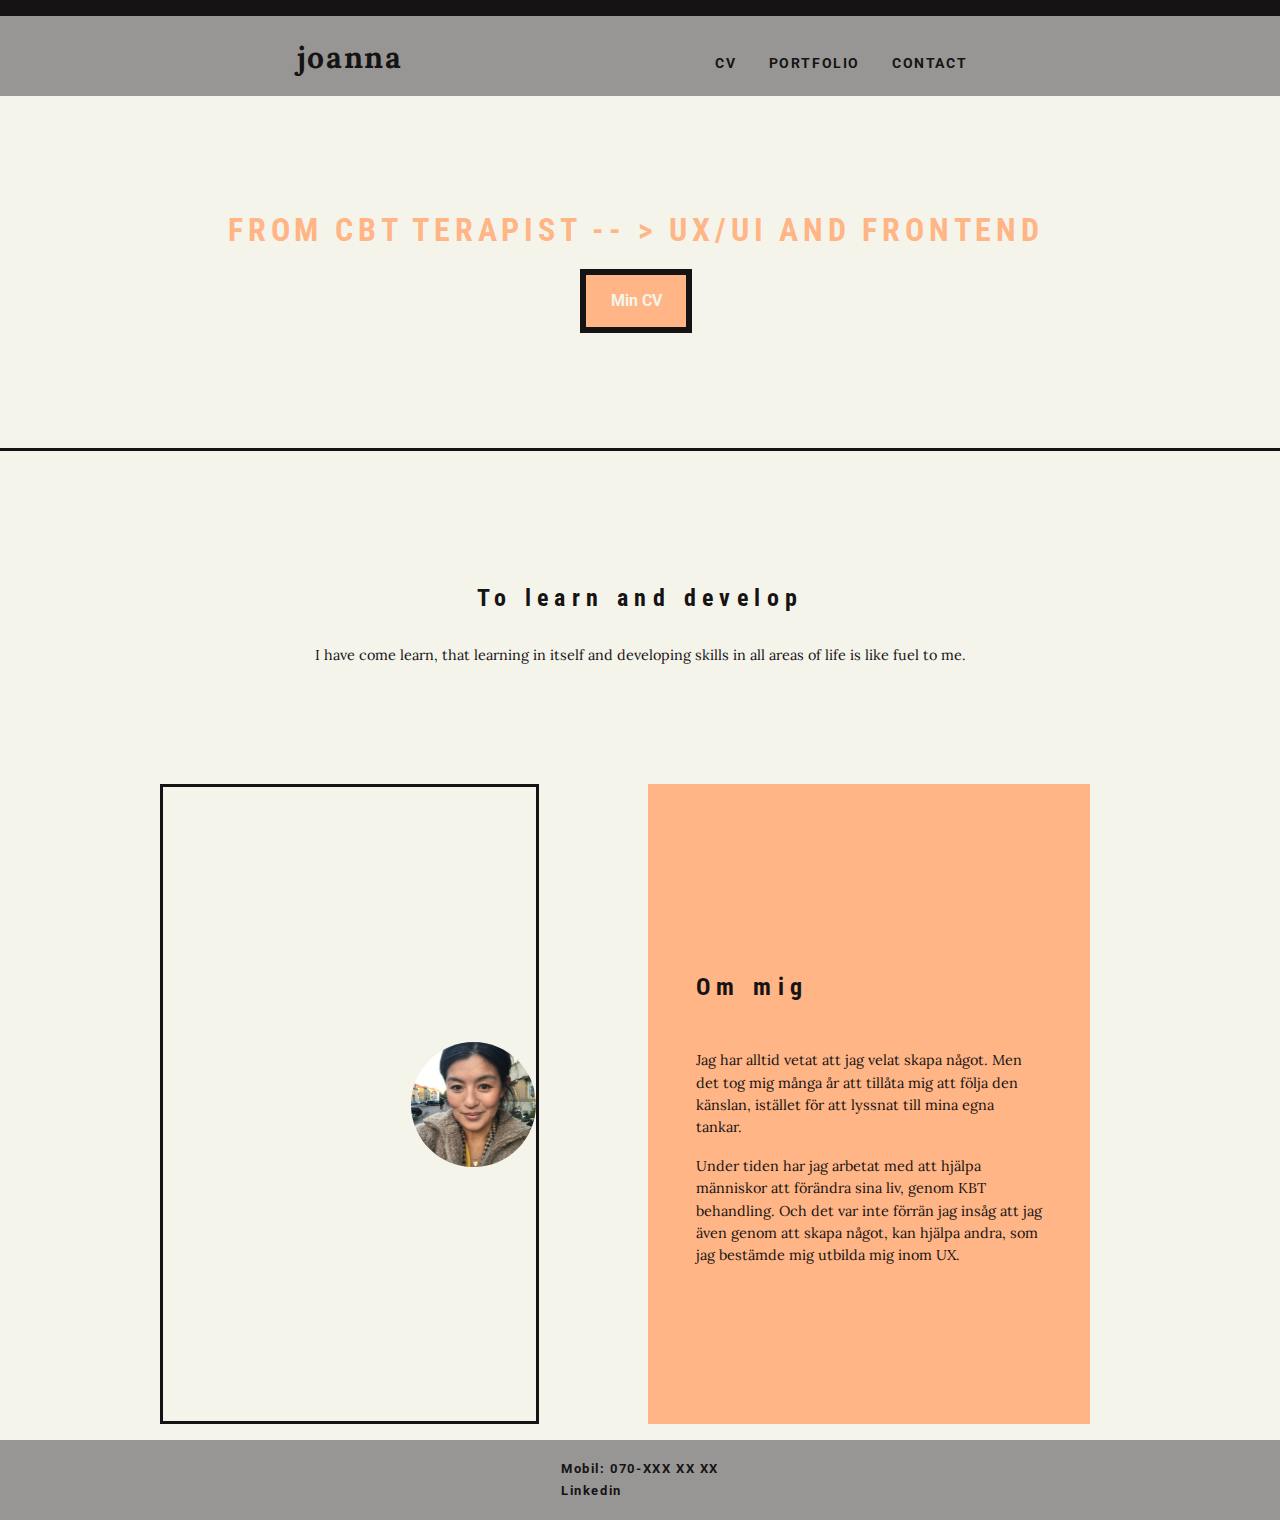
==== index.html @ 22635ab3 "Lagt upp" ====
<!DOCTYPE html>
<html lang="en">
<head>
    <meta charset="UTF-8">
    <meta http-equiv="X-UA-Compatible" content="IE=edge">
    <meta name="viewport" content="width=device-width, initial-scale=1.0">
    <link rel="stylesheet" href="style.css">
    <title>Joanna</title>
</head>
<body>    
    <div class="container">
        <div class="header">
            <nav>
                <a href="index.html" class="logo"><h3>Joanna</h3></a>
                    <ul>
                        <li><a href="cv.html">CV</a></li>
                        <li><a href="portfolio.html">Portfolio</a></li>
                        <li><a href="contact.html">Contact</a></li>
                    </ul>
            </nav>
        </div>
        <div class="hero">
            <div><h1>From cbt terapist -- > UX/UI and frontend</h1></div>
            <div><a href="cv.html" class="btn">Min CV</a></div>
        </div>
        <div class="values">
            <div><h2>To learn and develop</h2></div>
            <div><p>I have come learn, that learning in itself and developing skills in all areas of life is like fuel to me.</p></div>
        </div>
        
        <div class="image-joanna">
            <img class="image-me" src="images/foto.png" alt="image of Joanna">
        </div>
        <div class="about-me">
            <div>
                <h2>Om mig</h2>
            </div>
            <div>
                <p>Jag har alltid vetat att jag velat skapa något. Men det tog mig många år att tillåta mig att följa den känslan, istället för att lyssnat till mina egna tankar.</p>
                <p>Under tiden har jag arbetat med att hjälpa människor att förändra sina liv, genom KBT behandling. Och det var inte förrän jag insåg att jag även genom att skapa något, kan hjälpa andra, som jag bestämde mig utbilda mig inom UX.</p>
            </div>
        </div>
        <div class="footer">
                <ul>
                    <li>Mobil: 070-XXX XX XX</li>
                    <li><a href="https://www.linkedin.com/in/joannaolofsson/">Linkedin</a></li>
                </ul>
        </div>
    </div>
</body>
</html>
---- style.css ----
@import url('https://fonts.googleapis.com/css2?family=Roboto+Condensed&display=swap');
@import url('https://fonts.googleapis.com/css2?family=Roboto&display=swap');
@import url('https://fonts.googleapis.com/css2?family=Lora&display=swap');

:root {
    --black: #151314;
    --apricot: #ffb585; 
    --light: #f5f4eb;
    --gray: #989694;
}
* {
    box-sizing: border-box;
    margin: 0;
    padding: 0;
}

body {
    width: 100vw;
    background-color: #f5f4eb;
    color: var(--black);
}

h1 {
    font-family: 'Roboto Condensed', sans-serif;
    letter-spacing: 0.3rem;
    text-transform: uppercase;
}

h2 {
    font-family: 'Roboto Condensed', sans-serif;
    letter-spacing: 0.4rem;
    padding: 2rem 0;
}

h3 {
    font-family: 'Lora', sans-serif;
    letter-spacing: 0.1rem;
    padding: 1rem 0;
}

p {
    font-family: 'Lora', sans-serif;
    font-size: 0.9rem;
    line-height: 1.4rem;
}

li {
    font-family: 'Roboto', sans-serif;
    font-size: 0.9rem;
    letter-spacing: 0.1rem;
    line-height: 1.4rem;
    list-style: none;
}

a {
    font-family: 'Roboto', sans-serif;
    text-decoration: none;
    color: var(--black);
}

.container {
    width: 100vw;
    height: 30rem;
    display: grid;
    grid-template-columns: 1fr;
    grid-template-rows: repeat(5, 1fr);
    gap: 0.2rem;
    grid-template-areas: 
    "header"
    "hero"
    "values"
    "image-joanna"
    "about-me"
    "footer";
}
    
.header {
    width: 100vw;
    background-color: var(--gray); 
    height: 15rem;
    grid-area: header;
    display: flex;
    justify-content: center;
    align-items: center;
    border-top: 1rem solid #151314;
}

.hero {
    grid-area: hero;
    background-color: var(--light);
    color: var(--apricot);
    height: 20rem;
    display: flex;
    flex-direction: column;
    justify-content: center;
    align-items: center;
    text-align: center;
    padding-right: 1.7rem;
    padding-left: 1.2rem;
}

.btn {
    width: 7rem;
    height: 4rem;
    background-color: var(--apricot);
    color: var(--light);
    padding: 1rem;
    font-weight: bold;
    display: flex;
    justify-content: center;
    border: 6px solid var(--black);
    margin-top: 1.2rem;
}

nav {
    width: 100vw;
    height: 10rem;
    display: flex;
    flex-direction: column;
    justify-content: center;
    align-items: center;
}

.logo {
    font-size: 1.6rem;
    padding-top: 0.6rem;
    text-transform: lowercase;
    margin-bottom: 0.5rem;
}

nav ul {
    padding-top: 1rem;
    text-align: center;
    display: flex;
    flex-direction: column;
}

nav li {
    padding: 0 1rem;
    list-style: none;
}

nav a {
    text-transform: uppercase;
    font-weight: bold;
    color: var(--black);
    font-size: 0.9rem;
}

nav a:hover {
    color: var(--light);
    transition: 0.3s;
}

nav a:active {
    color: var(--apricot);
    text-decoration:underline;
}

.values {
    grid-area: values;
    background-color: var(--light);
    font-family: 'Roboto Condensed', sans-serif;
    color: var(--black);
    display: flex;
    flex-direction: column;
    justify-content: center;
    align-items: center;
    border-top: 3px solid var(--black);
    height: 20rem;
    text-align: center;
    padding: 0 3rem;
}

.image-joanna {
    grid-area: image-joanna;
    background-color: var(--black);
    height: 10rem;
    display: flex;
    justify-content: center;
    align-items: center;
    border: 3px solid var(--black);
}

.about-me {
    grid-area: about-me;
    background-color: var(--light);
    height: 35rem;
    display: flex;
    flex-direction: column;
    justify-content: center;
    align-items: center;
    padding: 0 2rem;
}

.about-me p {
    margin-top: 1rem;
}

.footer {
    grid-area: footer;
    background-color: var(--gray);
    width: 100%;
    height: 5rem;
    display: flex;
    flex-direction: column;
    justify-content: center;
    align-items: center;
}

.footer li {
    color: var(--black);
    list-style: none;
    font-size: 0.8rem;
    font-weight: bold;
}

.footer a {
    text-decoration: none;
    color: var(--black);
    font-size: 0.8rem;
    font-weight: bold;
}

.container-cv {
    width: 100vw;
    height: 90rem;
    display: grid;
    grid-template-columns: 1fr;
    grid-template-rows: repeat(7, 1fr);
    gap: 1rem;
    grid-template-areas: 
    "header"
    "hero"
    "edu"
    "exp"
    "skills"
    "tools"
    "footer";
}

.edu {
    grid-area: edu;
    background-color: var(--light);
    height: 50rem;
    display: flex;
    flex-direction: column;
    justify-content: flex-start;
    align-items: flex-start;
    border: 3px solid var(--black);
    border-radius: .5rem;
    padding: 0 2rem;
    margin: 0 2rem;
}

.exp {
    grid-area: exp;
    height: 50rem;
    display: flex;
    flex-direction: column;
    justify-content: flex-start;
    align-items: flex-start;
    border: 3px solid var(--black);
    border-radius: 0.5rem;
    padding: 0.1rem 2rem;
    margin: 0.1rem 2rem;
}

.skills {
    grid-area: skills;
    background-color: var(--light);
    height: 20rem;
    display: flex;
    flex-direction: column;
    justify-content: center;
    align-items: flex-start;
    border: 3px solid var(--black);
    border-radius: .5rem;
    padding: 0 2rem;
    margin: 0 2rem;
}

.tools {
    grid-area: tools;
    background-color: var(--light);
    height: 20rem;
    display: flex;
    flex-direction: column;
    justify-content: center;
    align-items: flex-start;
    border: 3px solid var(--black);
    border-radius: .5rem;
    padding: 0 2rem;
    margin: 0 2rem;
}

.container-port {
    width: 100vw;
    height: 140rem;
    display: grid;
    grid-template-columns: 20% 1fr;
    grid-template-rows: repeat(9, 1fr);
    grid-template-areas: 
    "header header"
    "hero hero"
    "space1 image1"
    "space1 project1"
    "space1 image2"
    "space1 project2"
    "space1 image3"
    "space1 project3"
    "footer footer";
}

.space1 {
    background-color: var(--apricot);
    grid-area: space1;
    grid-row-start: 3;
    grid-row-end: 10;
    grid-column-start: 1;
    grid-column-end: 2;
}

.image1 {
    grid-area: image1;
    grid-row-start: 3;
    grid-row-end: 4;
    grid-column-start: 2;
    grid-column-end: 3;
    display: block;
    min-width: 50%;
    max-width: 70%;
}

.project1 {
width: 70%;
height: 20rem;
grid-area: project1;
grid-row-start: 4;
grid-row-end: 5;
grid-column-start: 2;
grid-column-end: 3;
display: flex;
flex-direction: column;
justify-content: space-evenly;
align-items: center;
border: 6px solid var(--black);
padding: 0 0.5rem;
}

.image2 {
grid-area: image2;
grid-row-start: 5;
grid-row-end: 6;
grid-column-start: 2;
grid-column-end: 3;
min-width: 50%;
max-width: 70%;
}

.project2 {
width: 70%;
height: 15rem;
grid-area: project2;
grid-row-start: 6;
grid-row-end: 7;
grid-column-start: 2;
grid-column-end: 3;
display: flex;
flex-direction: column;
justify-content: space-evenly;
align-items: center;
border: 6px solid var(--black);
padding: 0 0.5rem;
}

.image3 {
    grid-area: image3;
    grid-row-start: 7;
    grid-row-end: 8;
    grid-column-start: 2;
    grid-column-end: 3;
    min-width: 50%;
    max-width: 70%;
}

.project3 {
width: 70%;
height: 15rem;
grid-area: project3;
grid-row-start: 8;
grid-row-end: 9;
grid-column-start: 2;
grid-column-end: 3;
display: flex;
flex-direction: column;
justify-content: space-evenly;
align-items: center;
border: 6px solid var(--black);
padding: 0 0.5rem;
}

.btn-project {
    background-color: var(--apricot);
    border: 6px solid var(--black);
    padding: 0.7rem 1.8rem;
}

.container-contact {
    width: 100vw;
    height: 40rem;
    display: grid;
    grid-template-columns: 1fr;
    grid-template-rows: 1fr 1fr 1fr;
    gap: 1rem;
    grid-template-areas: 
    "header"
    "contact-me"
    "footer";
}

.contact-form {
    background-color: var(--apricot);
    width: 17rem;
    height: 35rem;
    display: flex;
    flex-direction: column;
    justify-content: center;
    align-items: center;
    border-radius: 15px;
    padding-bottom: 30px;
    margin-top: 30px;
    margin-left: 1.2rem;
    box-shadow: 0px 10px 10px 0px rgba(125, 104, 104, 0.8);
}

.side {
    display: none;
}

input {
    border: 0px solid;
}

#textarea {
    border: 0px solid;
}

.btn-send {
    background-color: var(--light);
    width: 6rem;
    height: 2.5rem;
    color: var(--black);
    padding: 0.8rem 1.3rem;
    margin-top: 50px;
    text-decoration: none;
    font-family: 'Roboto', sans-serif;
    text-transform: uppercase;
    font-weight: bold;
    font-size: 14px;
    border-radius: 5%;    
}

#yourname {
    background-color: var(--light);
    padding: 20px;
    font-family: 'Lora', sans-serif;
    border-radius: 10px;
    font-weight: bold;
}

#email {
    background-color: var(--light);
    padding: 20px;
    font-family: 'Lora', sans-serif;
    border-radius: 10px;
    font-weight: bold;
}

#textarea {
    width: 13rem;
    height: 150px;
    padding: 20px;
    background-color: var(--light);
    font-family: 'Lora', sans-serif;
    border-radius: 10px;
    font-weight: bold;
}


.thanks {
    background-color: var(--apricot);
    font-family: 'Roboto Condensed', sans-serif;
    border: 6px solid var(--black);
    display: flex;
    justify-content: center;
    align-items: center;
}
    
@media only screen and (min-width: 480px) 
and (max-width: 767px) {

.container-contact {
    width: 100vw;
    height: 80rem;
    display: grid;
    grid-template-columns: 1fr auto 1fr;
    grid-template-rows: 1fr auto 1fr;
    gap: 1rem;
    grid-template-areas: 
    "header header header"
    "side contact-me side"
    "footer footer footer";
}

.contact-form {
    background-color: var(--apricot);
    width: 55%;
    height: 35rem;
    display: flex;
    flex-direction: column;
    justify-content: center;
    align-items: center;
    border-radius: 15px;
    padding-bottom: 30px;
    margin-top: 30px;
    box-shadow: 0px 10px 10px 0px rgba(125, 104, 104, 0.8);
}

.side {
        background-color: var(--light);
        width: 20%;
        height: 30rem;
        border: 3px solid var(--black);
}

.contact-me {
    background-color: var(--light);
    width: 100vw;
    height: 35rem;
    display: flex;
    flex-direction: row;
    justify-content: center;
    align-items: center;
}

input {
    border: 0px solid;
}

#textarea {
    border: 0px solid;
}

.btn-send {
    background-color: var(--light);
    width: 6rem;
    height: 2.5rem;
    color: var(--black);
    padding: 0.8rem 1.3rem;
    margin-top: 50px;
    text-decoration: none;
    font-family: 'Roboto', sans-serif;
    text-transform: uppercase;
    font-weight: bold;
    font-size: 14px;
    border-radius: 5%;    
}

#yourname {
    background-color: var(--light);
    padding: 20px;
    font-family: 'Lora', sans-serif;
    border-radius: 10px;
    font-weight: bold;
}

#email {
    background-color: var(--light);
    padding: 20px;
    font-family: 'Lora', sans-serif;
    border-radius: 10px;
    font-weight: bold;
}

#textarea {
    width: 13rem;
    height: 150px;
    padding: 20px;
    background-color: var(--light);
    font-family: 'Lora', sans-serif;
    border-radius: 10px;
    font-weight: bold;
}
}

@media only screen and (min-width: 768px) 
 {

    .header {
        width: 100vw;
        height: 6rem;
        grid-area: header;
    }

    /*Navigeringen för desktop* - gått igenom*/
    nav {
        width: 100%;
        height: 6rem;
        display: flex;
        flex-direction: row;
        justify-content: space-evenly;
        align-items: center;
    }
    
    nav ul {
        padding-top: 1rem;
        text-align: center;
        display: flex;
        flex-direction: row;
    }

    nav li {
        padding: 0 1rem;
        list-style: none;
    }

    /* Container för framsida, liten desktop*/

    /*Containern för framsidan*/
    .container {
        width: 100%;
        height: 80rem;
        display: grid;
        grid-template-columns: 1fr 1fr;
        grid-template-rows: 1fr repeat(4, 1fr);
        gap: 1rem;
        grid-template-areas: 
        "header header"
        "hero hero"
        "values values"
        "image-joanna about-me"
        "footer footer";
    }

    .image-joanna {
        grid-area: image-joanna;
        background-color: var(--light);
        height: 40rem;
        min-width: 40%;
        max-width: 60%;
        display: flex;
        flex-direction: column;
        justify-content: center;
        align-items: flex-end;
        margin-left: 10rem;
    }
    
    .about-me {
        grid-area: about-me;
        background-color: var(--apricot);
        height: 40rem;
        min-width: 30%;
        max-width: 70%;
        display: flex;
        flex-direction: column;
        justify-content: center;
        align-items: flex-start;
        padding: 0 3rem;
    }

    /* CV för liten desktop */
    .container-cv {
        min-width: 80%;
        max-width: 90%;
        height: 80rem;
        display: grid;
        grid-template-columns: 1fr 1fr;
        grid-template-rows: 1fr repeat(4, 1fr);
        gap: 1rem;
        grid-template-areas: 
        "header header"
        "hero hero"
        "edu exp"
        "skills tools"
        "footer footer";
    }
    
    .edu {
        min-width: 80%;
        max-width: 90%;
        height: 60rem;
        display: flex;
        flex-direction: column;
        justify-content: flex-start;
        align-items: flex-start;
        padding: 1rem 2rem;
    }
    
    .exp {
        min-width: 80%;
        max-width: 90%;
        height: 60rem;
        display: flex;
        flex-direction: column;
        justify-content: flex-start;
        align-items: flex-start;
        padding: 1rem 2rem;
    }
    
    .skills {
        min-width: 80%;
        max-width: 90%;
        height: 17rem;
        display: flex;
        flex-direction: column;
        justify-content: flex-start;
        align-items: center;
        padding: 1rem 2rem;
    }

    .tools {
        min-width: 80%;
        max-width: 90%;
        height: 17rem;
        display: flex;
        flex-direction: column;
        justify-content: flex-start;
        align-items: center;
        padding: 1rem 2rem;
    }
    .container-contact {
        width: 100vw;
        height: 40rem;
        display: grid;
        grid-template-columns: 1fr 1fr 1fr;
        grid-template-rows: 1fr 1fr 1fr;
        /*gap: 1rem;*/
        grid-template-areas: 
        "header header header"
        "side contact-me side"
        "footer footer footer";
    }

    .side {
        background-color: var(--light);
        width: 10%;
        height: 30rem;
        border: 3px solid var(--black);
    }
    
    .contact-me {
        background-color: var(--light);
        width: 100vw;
        height: 40rem;
        display: flex;
        flex-direction: row;
        justify-content: center;
        align-items: center;
    }
    
    .contact-form {
        background-color: var(--apricot);
        width: 45%;
        height: 35rem;
        display: flex;
        flex-direction: column;
        justify-content: center;
        align-items: center;
        border-radius: 15px;
        padding-bottom: 30px;
        margin-top: 50px;
        margin-left: 0.1rem;
        box-shadow: 0px 10px 10px 0px rgba(125, 104, 104, 0.8);
    }
    
    input {
        border: 0px solid;
    }
    
    #textarea {
        border: 0px solid;
    }
    
    .btn-send {
        background-color: var(--light);
        width: 6rem;
        height: 2.5rem;
        color: var(--black);
        padding: 0.8rem 1.3rem;
        margin-top: 50px;
        text-decoration: none;
        font-family: 'Roboto', sans-serif;
        text-transform: uppercase;
        font-weight: bold;
        font-size: 14px;
        border-radius: 5%;    
    }
    
    #yourname {
        background-color: var(--light);
        padding: 20px;
        font-family: 'Lora', sans-serif;
        border-radius: 10px;
        font-weight: bold;
    }
    
    #email {
        background-color: var(--light);
        padding: 20px;
        font-family: 'Lora', sans-serif;
        border-radius: 10px;
        font-weight: bold;
    }
    
    #textarea {
        width: 13rem;
        height: 150px;
        padding: 20px;
        background-color: var(--light);
        font-family: 'Lora', sans-serif;
        border-radius: 10px;
        font-weight: bold;
    }

}
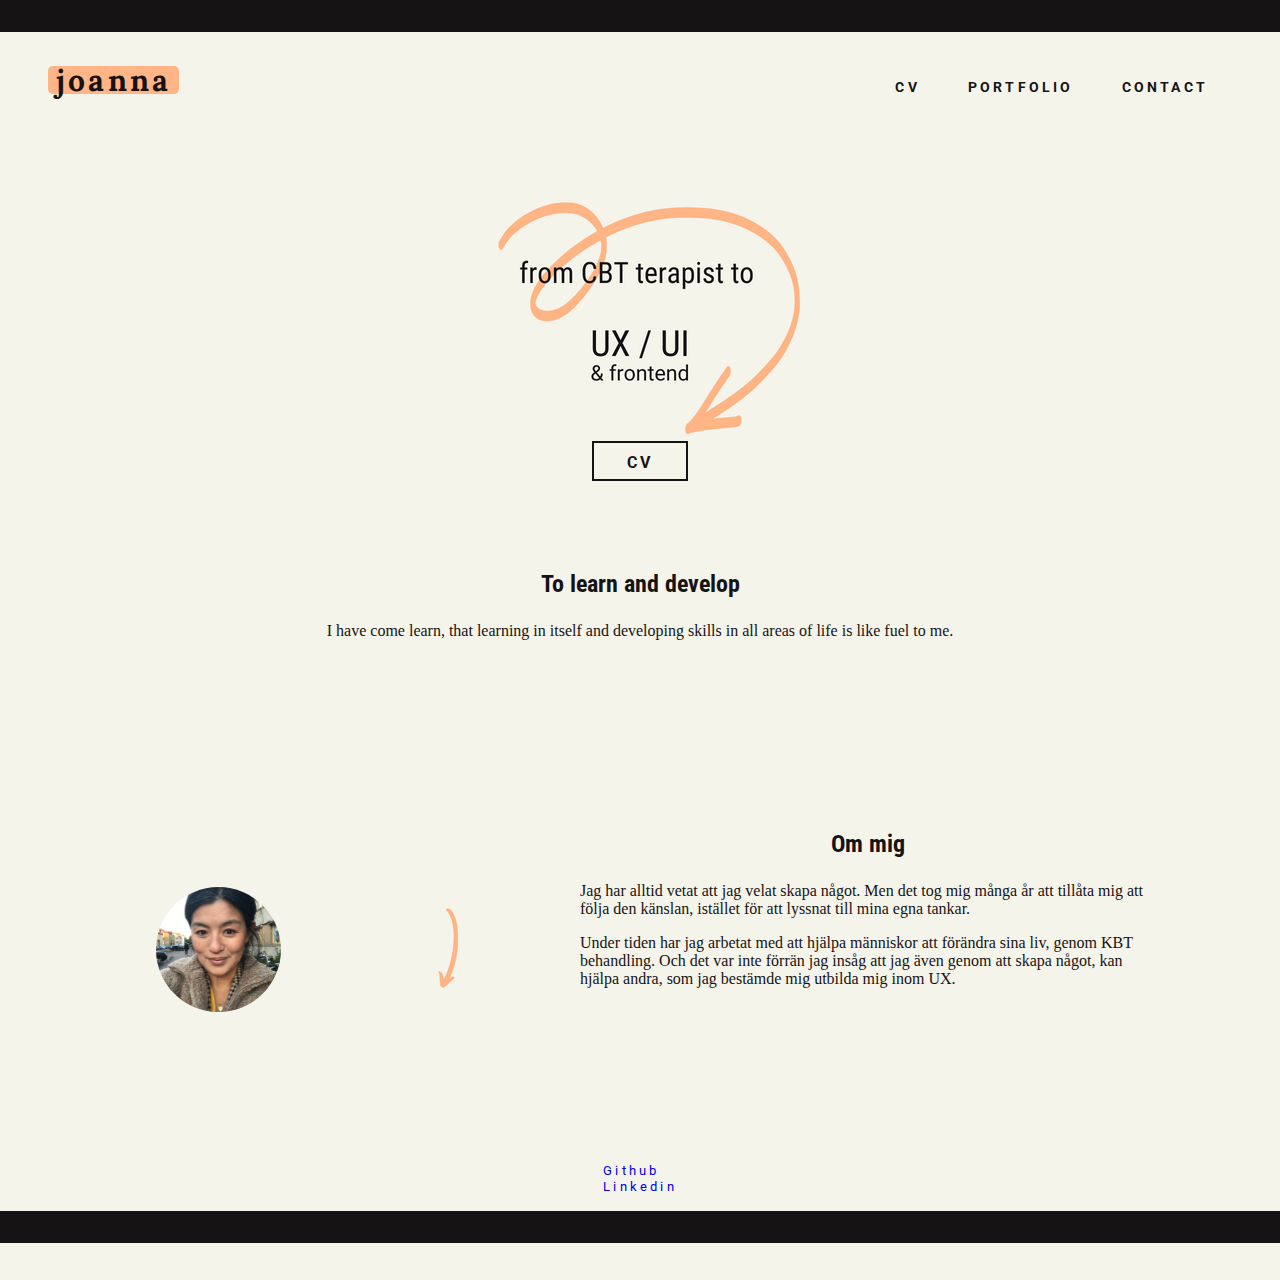
==== commit f89a84ed: "20221103" ====
--- a/index.html
+++ b/index.html
@@ -4,14 +4,14 @@
     <meta charset="UTF-8">
     <meta http-equiv="X-UA-Compatible" content="IE=edge">
     <meta name="viewport" content="width=device-width, initial-scale=1.0">
-    <link rel="stylesheet" href="style.css">
-    <title>Joanna</title>
+    <link rel="stylesheet" href="src/style.css">
+    <title>Document</title>
 </head>
-<body>    
+<body>
     <div class="container">
         <div class="header">
             <nav>
-                <a href="index.html" class="logo"><h3>Joanna</h3></a>
+                <a class="active" href="index.html" id="logo"><h3>Joanna</h3></a>
                     <ul>
                         <li><a href="cv.html">CV</a></li>
                         <li><a href="portfolio.html">Portfolio</a></li>
@@ -19,19 +19,29 @@
                     </ul>
             </nav>
         </div>
+
+    <section><!--Här skall min hero vara, med en bild av UX/UI på ena sidan och text och en knapp på andra-->
+        
         <div class="hero">
-            <div><h1>From cbt terapist -- > UX/UI and frontend</h1></div>
-            <div><a href="cv.html" class="btn">Min CV</a></div>
+            <div><img class="hero-image" src="images/hero-image.png" alt="image of an arrow"></div>
+            <div><a href="cv.html" id="hero-btn">CV</a></div>
         </div>
-        <div class="values">
-            <div><h2>To learn and develop</h2></div>
-            <div><p>I have come learn, that learning in itself and developing skills in all areas of life is like fuel to me.</p></div>
-        </div>
+    
+    </section>
+    
+    <div class="values">
+        <div><h2>To learn and develop</h2></div>
+        <div><p>I have come learn, that learning in itself and developing skills in all areas of life is like fuel to me.</p></div>
+    </div>
+
+    <section class="about-me">
         
-        <div class="image-joanna">
+        <div class="image-me">
             <img class="image-me" src="images/foto.png" alt="image of Joanna">
         </div>
-        <div class="about-me">
+        <div><img class="arrow2" src="images/arrow2.png"></div>
+        <div><img class="arrow3" src="images/arrow3.png"></div>
+        <div class="text-me">
             <div>
                 <h2>Om mig</h2>
             </div>
@@ -40,12 +50,14 @@
                 <p>Under tiden har jag arbetat med att hjälpa människor att förändra sina liv, genom KBT behandling. Och det var inte förrän jag insåg att jag även genom att skapa något, kan hjälpa andra, som jag bestämde mig utbilda mig inom UX.</p>
             </div>
         </div>
-        <div class="footer">
-                <ul>
-                    <li>Mobil: 070-XXX XX XX</li>
-                    <li><a href="https://www.linkedin.com/in/joannaolofsson/">Linkedin</a></li>
-                </ul>
-        </div>
+    </section>
+
+    <div class="footer">
+        <ul>
+            <li><a href="https://gist.github.com/jojjosthlm">Github</a></li>
+            <li><a href="https://www.linkedin.com/in/joannaolofsson/">Linkedin</a></li>
+        </ul>
     </div>
+</div>
 </body>
 </html>--- a/src/style.css
+++ b/src/style.css
@@ -0,0 +1,935 @@
+@import url('https://fonts.googleapis.com/css2?family=Roboto+Condensed&display=swap');
+@import url('https://fonts.googleapis.com/css2?family=Roboto&display=swap');
+@import url('https://fonts.googleapis.com/css2?family=Lora&display=swap');
+
+:root {
+    --black: #151314;
+    --apricot: #ffb585; 
+    --light: #f5f4eb;
+    --gray: #989694;
+}
+* {
+    box-sizing: border-box;
+    margin: 0;
+    padding: 0;
+}
+
+body {
+    width: 100vw;
+    background-color: var(--light);
+    color: var(--black);
+}
+
+h1 {
+    font-family: 'Roboto Condensed', sans-serif;
+    letter-spacing: 0.2rem;
+    text-transform: uppercase;
+}
+
+h2 {
+    font-family: 'Roboto Condensed', sans-serif;
+    margin: 0 0 0.5rem 0;
+}
+
+h3 {
+    font-family: 'Lora', sans-serif;
+}
+
+a {
+    font-family: 'Roboto', sans-serif;
+    text-decoration: none;
+    letter-spacing: .2rem;
+}
+
+.container {
+    width: 100vw;
+    height: 35rem;
+    display: grid;
+    grid-template-columns: 1fr;
+    grid-template-rows: repeat(7, 1fr);
+    grid-template-areas: 
+    "header"
+    "hero"
+    "values"
+    "popup"
+    "image-me"
+    "text-me"
+    "footer"
+}
+
+.header {
+    grid-area: header;
+    width: 100vw;
+    height: 13rem;
+    border-top: 2rem solid var(--black);
+}
+
+/*Navigationen för en mobil*/
+
+nav {
+    width: 100vw;
+    height: 10rem;
+    display: flex;
+    flex-direction: column;
+    justify-content: flex-end;
+    align-items: center;
+}
+
+#logo {
+    font-size: 1.6rem;
+    text-transform: lowercase;
+    font-family: 'Lora', sans-serif;
+    color: var(--black);
+}
+
+nav ul {
+    padding-top: 1rem;
+    display: flex;
+    flex-direction: column;
+    justify-content: center;
+}
+
+nav li {
+    list-style: none;
+    text-align: center;
+}
+
+nav a {
+    font-weight: bold;
+    font-size: 0.9rem;
+    text-transform: uppercase;
+    color: var(--black);
+    line-height: 1.5rem;
+}
+
+nav a:hover {
+    background-color: var(--gray); /*Ev ändra hoverfärg*/
+    letter-spacing: 0.5rem;
+    transition: 0.3s;
+    padding: 0.1rem 0.5rem;
+}
+
+nav a:is(:link, :active, :visited).active { 
+    color: var(--black);
+    background-color: var(--apricot);
+    padding: 0.1rem 0.5rem;
+    border-radius: 0.3rem;
+}
+
+/* Min hero */
+
+.hero {
+    grid-area: hero;
+    width: 100vw;
+    height: 22rem;
+    display: flex;
+    flex-direction: column;
+    justify-content: center;
+    align-items: center;
+}
+
+#hero-btn {
+    width: 6rem;
+    height: 2.5rem;
+    background-color: var(--light);
+    color: var(--black);
+    padding-top: 0.2rem;
+    font-weight: bold;
+    display: flex;
+    justify-content: center;
+    align-items: center;
+    border: 2px solid var(--black);
+}
+
+.hero-image {
+    max-width: 100%;
+}
+
+/* Värden */
+
+.values {
+    grid-area: values;
+    width: 100vw;
+    height: 15rem;
+    display: flex;
+    flex-direction: column;
+    justify-content: center;
+    align-items: center;
+    text-align: center;
+    padding: 0 2rem;
+}
+
+.values p {
+    
+    margin-top: 1rem;
+}
+
+/* Pop up rutan */
+.popup {
+    grid-area: popup;
+    width: 100vw;
+    height: 10rem;
+    display: flex;
+    justify-content: center;
+    align-items: flex-start;
+}
+
+.trigger {
+    padding: .7rem 1rem;
+    background-color: var(--light);
+    border: 3px solid var(--black);
+    text-transform: uppercase;
+    font-weight: bold;
+}
+
+  /* Om mig sektionen */ 
+
+.arrow2{
+    display: none;
+}
+.about-me {
+    width: 100vw;
+    height: 30%;
+    display: flex;
+    flex-direction: column;
+    justify-content: center;
+    align-items: center;
+}
+
+.image-me {
+    grid-area: image-me;
+    max-width: 100%;
+    max-height: 100%;
+    display: inline-block;
+    padding: 0 2rem;
+}
+
+.text-me {
+    grid-area: text-me;
+    height: 30%;
+    display: inline-block;
+    padding: 0 2rem;
+}
+
+.text-me p {
+    margin-top: 1rem;
+}
+
+/*footer*/
+
+.footer {
+    grid-area: footer;
+    background-color: var(gray);
+    width: 100vw;
+    height: 6rem;
+    display: flex;
+    flex-direction: column;
+    justify-content: center;
+    align-items: center;
+    border-bottom: 2rem solid var(--black);
+}
+
+.footer li {
+    list-style: none;
+    font-size: 0.8rem;
+}
+
+.footer a {
+    font-size: 0.8rem;
+}
+
+.container-cv {
+    width: 100vw;
+    height: 80rem;
+    display: grid;
+    grid-template-columns: 1fr;
+    grid-template-rows: repeat(7, 1fr);
+    gap: 1rem;
+    grid-template-areas: 
+    "header"
+    "hero"
+    "edu"
+    "exp"
+    "skills"
+    "tools"
+    "footer";
+}
+
+.edu {
+    grid-area: edu;
+    background-color: var(--light);
+    height: 40rem;
+    display: flex;
+    flex-direction: column;
+    justify-content: flex-start;
+    align-items: flex-start;
+    border: 3px solid var(--black);
+    border-radius: .3rem;
+    padding: 0 2rem;
+    margin: 0 2rem;
+}
+
+.exp {
+    grid-area: exp;
+    height: 40rem;
+    display: flex;
+    flex-direction: column;
+    justify-content: flex-start;
+    align-items: flex-start;
+    border: 3px solid var(--black);
+    border-radius: 0.3rem;
+    padding: 0.1rem 2rem;
+    margin: 0.1rem 2rem;
+}
+
+.skills {
+    grid-area: skills;
+    background-color: var(--light);
+    height: 10rem;
+    display: flex;
+    flex-direction: column;
+    justify-content: center;
+    align-items: center;
+    border: 3px solid var(--black);
+    border-radius: .3rem;
+    padding: 0 2rem;
+    margin: 0 2rem;
+}
+
+.tools {
+    grid-area: tools;
+    background-color: var(--light);
+    height: 10rem;
+    display: flex;
+    flex-direction: column;
+    justify-content: center;
+    align-items: center;
+    border: 3px solid var(--black);
+    border-radius: .3rem;
+    padding: 0 2rem;
+    margin: 0 2rem;
+}
+
+/* Portfolio sidan för mobil*/
+.container-portfolio {
+    width: 100vw;
+    height: 80rem;
+    display: grid;
+    gap: 2rem;  
+    grid-template-columns: 1fr;
+    grid-template-rows: repeat(9, 1fr);
+    grid-template-areas: 
+    "header"
+    "hero"
+    "project1-image"
+    "text1"
+    "project2-image"
+    "text2"
+    "project3-image"
+    "text3"
+    "footer";
+}
+
+.project1 {
+    max-width: 100%;
+    height: 25rem;
+    /*background-color: var(--gray);*/
+    display: flex;
+    flex-direction: column;
+    justify-content: center;
+    align-items: center;
+    border-radius: 0.5rem;
+    margin: 0 2rem 0 2rem;
+    border: 3px solid var(--black);
+}
+
+.project-image1 {
+    grid-area: project1-image;
+    min-width: 60%;
+    max-width: 100%;
+    grid-column-start: 1;
+    grid-column-end: 2;
+}
+
+.text1{
+    height: 12rem;
+    grid-area: project1;
+    grid-column-start: 1;
+    grid-column-end: 2;
+    display: flex;
+    flex-direction: column;
+    align-items: center;
+    justify-content: space-evenly;
+    padding: 0 1rem;
+}
+
+.project2 {
+    max-width: 100%;
+    height: 25rem;
+    /*background-color: lightcoral;*/
+    display: flex;
+    flex-direction: column;
+    justify-content: center;
+    align-items: center;
+    border-radius: 0.5rem;
+    margin: 0 2rem 0 2rem;
+    border: 3px solid var(--black);
+}
+
+.project2-image {
+    grid-area: project2-image;
+    grid-column-start: 1;
+    grid-column-end: 2;
+    min-width: 60%;
+    max-width: 80%;
+    padding-left: 4rem;
+    }
+    
+.text2 {
+    height: 12rem;
+    grid-area: text2;
+    grid-column-start: 1;
+    grid-column-end: 2;
+    display: flex;
+    flex-direction: column;
+    align-items: center;
+    justify-content: space-evenly;
+    padding: 0 1rem;
+}
+
+.project3 {
+    max-width: 100%;
+    height: 25rem;
+    display: flex;
+    flex-direction: column;
+    justify-content: center;
+    align-items: center;
+    border-radius: 0.5rem;
+    margin: 0 2rem 0 2rem;
+    border: 3px solid var(--black);
+}
+
+.project3-image {
+    grid-area: project3-image;
+    grid-column-start: 1;
+    grid-column-end: 2;
+    min-width: 80%;
+    max-width: 90%;
+    padding-left: 3rem;
+}
+    
+.text3{
+    height: 12rem;
+    grid-area: project3;
+    grid-column-start: 1;
+    grid-column-end: 2;
+    display: flex;
+    flex-direction: column;
+    align-items: center;
+    justify-content: space-evenly;
+    padding: 0 1rem;
+}
+
+.btn-project {
+    background-color: var(--light);
+    border: 2px solid var(--black);
+    padding: 0.7rem 1.8rem;
+    text-transform: uppercase;
+    font-size: 0.8rem;
+    font-weight: bold;
+}
+
+.contact-form {
+    background-color: var(--apricot);
+    width: 17rem;
+    height: 35rem;
+    display: flex;
+    flex-direction: column;
+    justify-content: center;
+    align-items: center;
+    border-radius: 15px;
+    padding-bottom: 30px;
+    margin-top: 30px;
+    margin-left: 1.2rem;
+    box-shadow: 0px 10px 10px 0px rgba(125, 104, 104, 0.8);
+}
+
+.side {
+    display: none;
+}
+
+input {
+    border: 0px solid;
+}
+
+#textarea {
+    border: 0px solid;
+}
+
+.btn-send {
+    background-color: var(--light);
+    width: 6rem;
+    height: 2.5rem;
+    color: var(--black);
+    padding: 0.8rem 1.3rem;
+    margin-top: 50px;
+    text-decoration: none;
+    font-family: 'Roboto', sans-serif;
+    text-transform: uppercase;
+    font-weight: bold;
+    font-size: 14px;
+    border-radius: 5%;    
+}
+
+#yourname {
+    background-color: var(--light);
+    padding: 20px;
+    font-family: 'Lora', sans-serif;
+    border-radius: 10px;
+    font-weight: bold;
+}
+
+#email {
+    background-color: var(--light);
+    padding: 20px;
+    font-family: 'Lora', sans-serif;
+    border-radius: 10px;
+    font-weight: bold;
+}
+
+#textarea {
+    width: 13rem;
+    height: 150px;
+    padding: 20px;
+    background-color: var(--light);
+    font-family: 'Lora', sans-serif;
+    border-radius: 10px;
+    font-weight: bold;
+}
+
+
+.thanks {
+    background-color: var(--apricot);
+    font-family: 'Roboto Condensed', sans-serif;
+    border: 6px solid var(--black);
+    display: flex;
+    justify-content: center;
+    align-items: center;
+}
+@media only screen and (min-width: 400px) and (max-width: 600px){
+    .project3-image {
+        min-width: 70%;
+        max-width: 80%;
+        padding-left: 8rem;
+        padding-right: 4rem;
+    }
+}
+@media only screen and (min-width: 600px) and (max-width: 767px){
+    .project3-image {
+        min-width: 40%;
+        max-width: 60%;
+        padding-left: 10rem;
+    }
+}
+
+@media only screen and (min-width: 480px) 
+and (max-width: 767px) {
+
+.container-contact {
+    width: 100vw;
+    height: 80rem;
+    display: grid;
+    grid-template-columns: 1fr auto 1fr;
+    grid-template-rows: 1fr auto 1fr;
+    gap: 1rem;
+    grid-template-areas: 
+    "header header header"
+    "side contact-me side"
+    "footer footer footer";
+}
+
+.contact-form {
+    background-color: var(--apricot);
+    width: 55%;
+    height: 35rem;
+    display: flex;
+    flex-direction: column;
+    justify-content: center;
+    align-items: center;
+    border-radius: 15px;
+    padding-bottom: 30px;
+    margin-top: 30px;
+    box-shadow: 0px 10px 10px 0px rgba(125, 104, 104, 0.8);
+}
+
+.side {
+        background-color: var(--light);
+        width: 20%;
+        height: 30rem;
+        border: 3px solid var(--black);
+}
+
+.contact-me {
+    background-color: var(--light);
+    width: 100vw;
+    height: 35rem;
+    display: flex;
+    flex-direction: row;
+    justify-content: center;
+    align-items: center;
+}
+
+input {
+    border: 0px solid;
+}
+
+#textarea {
+    border: 0px solid;
+}
+
+.btn-send {
+    background-color: var(--light);
+    width: 6rem;
+    height: 2.5rem;
+    color: var(--black);
+    padding: 0.8rem 1.3rem;
+    margin-top: 50px;
+    text-decoration: none;
+    font-family: 'Roboto', sans-serif;
+    text-transform: uppercase;
+    font-weight: bold;
+    font-size: 14px;
+    border-radius: 5%;    
+}
+
+#yourname {
+    background-color: var(--light);
+    padding: 20px;
+    font-family: 'Lora', sans-serif;
+    border-radius: 10px;
+    font-weight: bold;
+}
+
+#email {
+    background-color: var(--light);
+    padding: 20px;
+    font-family: 'Lora', sans-serif;
+    border-radius: 10px;
+    font-weight: bold;
+}
+
+#textarea {
+    width: 13rem;
+    height: 150px;
+    padding: 20px;
+    background-color: var(--light);
+    font-family: 'Lora', sans-serif;
+    border-radius: 10px;
+    font-weight: bold;
+}
+}
+
+    
+@media only screen and (min-width: 768px) 
+ {
+    .header {
+        height: 8rem;
+    }
+
+    nav {
+        height: 6rem;
+        display: flex;
+        flex-direction: row;
+        justify-content: space-between;
+        padding: 0 3rem;
+    }
+    
+    nav ul {
+        display: flex;
+        flex-direction: row;
+    }
+
+    nav li {
+        padding: 0 1.5rem;
+    }
+
+    .container {
+        width: 100%;
+        height: 80rem;
+        display: grid;
+        grid-template-columns: 1fr 1fr;
+        grid-template-rows: repeat(6, 1fr);
+        grid-template-areas: 
+        "header header"
+        "hero hero"
+        "values values"
+        "popup popup"
+        "about-me about-me"
+        "footer footer";
+    }
+
+    .about-me{
+        grid-area: about-me;
+        width: 100vw;
+        display: flex;
+        flex-direction: row;
+        justify-content: center;
+        align-items: center;
+        margin: 3rem 0 0 0;
+
+    }
+
+    .image-me {
+        min-width: 20%;
+        min-height: 20%;
+        max-height: 50%;
+        display: flex;
+        align-items: center;
+
+    }
+
+    .text-me {
+        max-width: 50%;
+        min-height: 15rem;
+        display: flex;
+        flex-direction: column;
+        justify-content: flex-start;
+        align-items: center;
+    }
+
+    .container-cv {
+        min-width: 80%;
+        max-width: 90%;
+        height: 80rem;
+        display: grid;
+        grid-template-columns: 1fr 1fr;
+        grid-template-rows: 1fr repeat(4, 1fr);
+        gap: 1rem;
+        grid-template-areas: 
+        "header header"
+        "hero hero"
+        "edu exp"
+        "skills tools"
+        "footer footer";
+    }
+    
+    .edu {
+        min-width: 80%;
+        max-width: 90%;
+        height: 60rem;
+        display: flex;
+        flex-direction: column;
+        justify-content: flex-start;
+        align-items: flex-start;
+        padding: 1rem 2rem;
+    }
+    
+    .exp {
+        min-width: 80%;
+        max-width: 90%;
+        height: 60rem;
+        display: flex;
+        flex-direction: column;
+        justify-content: flex-start;
+        align-items: flex-start;
+        padding: 1rem 2rem;
+    }
+    
+    .skills {
+        min-width: 80%;
+        max-width: 90%;
+        height: 17rem;
+        display: flex;
+        flex-direction: column;
+        justify-content: flex-start;
+        align-items: center;
+        padding: 1rem 2rem;
+    }
+
+    .tools {
+        min-width: 80%;
+        max-width: 90%;
+        height: 17rem;
+        display: flex;
+        flex-direction: column;
+        justify-content: flex-start;
+        align-items: center;
+        padding: 1rem 2rem;
+    }
+
+    .container-portfolio {
+        width: 100vw;
+        height: 85rem;
+        display: grid;
+        grid-template-columns: 1fr;
+        grid-template-rows: repeat(6, 1fr);
+        grid-template-areas: 
+        "header"
+        "hero"
+        "project1"
+        "project2"
+        "project3"
+        "footer";
+    }
+    .project1 {
+        grid-area: project1;
+        display: flex;
+        flex-direction: row;
+        align-items: center;
+        justify-content: space-between;
+    }
+
+    .project1-image {
+        width: 100%;
+        grid-column-start: 1;
+        grid-column-end: 2;
+        padding-left: 5rem;
+    }
+
+    .text1 {
+        height: 12rem;
+        grid-column-start: 2;
+        grid-column-end: 3; 
+        padding-right: 8rem;       
+
+    }
+
+    .project2{
+        grid-area: project2;
+        display: flex;
+        flex-direction: row;
+        align-items: center;
+        justify-content: space-between;
+    }
+
+    .project2-image {
+        grid-column-start: 1;
+        grid-column-end: 2;
+        min-width: 50%;
+        max-width: 100%;
+        padding-left: 1rem;
+        }
+
+    .text2 {
+        height: 12rem;
+        grid-column-start: 2;
+        grid-column-end: 3;
+        padding-right: 5rem;
+    }
+
+    .project3{
+        grid-area: project3;
+        display: flex;
+        flex-direction: row;
+        align-items: center;
+        justify-content: center;
+    }
+
+    .project3-image {
+        grid-column-start: 1;
+        grid-column-end: 2;
+        padding-right: 10rem;
+        max-width: 70%;
+    }   
+
+    .text3{
+        grid-column-start: 2;
+        grid-column-end: 3;
+        text-align: center;
+        padding-right: 8rem;
+    }
+
+    .container-contact {
+        width: 100vw;
+        height: 40rem;
+        display: grid;
+        grid-template-columns: 1fr 1fr 1fr;
+        grid-template-rows: 1fr 1fr 1fr;
+        grid-template-areas: 
+        "header header header"
+        "side contact-me side"
+        "footer footer footer";
+    }
+
+    .side {
+        background-color: var(--light);
+        width: 10%;
+        height: 30rem;
+        border: 3px solid var(--black);
+    }
+    
+    .contact-me {
+        background-color: var(--light);
+        width: 100vw;
+        height: 40rem;
+        display: flex;
+        flex-direction: row;
+        justify-content: center;
+        align-items: center;
+    }
+    
+    .contact-form {
+        background-color: var(--apricot);
+        width: 45%;
+        height: 35rem;
+        display: flex;
+        flex-direction: column;
+        justify-content: center;
+        align-items: center;
+        border-radius: 15px;
+        padding-bottom: 30px;
+        margin-top: 50px;
+        margin-left: 0.1rem;
+        box-shadow: 0px 10px 10px 0px rgba(125, 104, 104, 0.8);
+    }
+    
+    input {
+        border: 0px solid;
+    }
+    
+    #textarea {
+        border: 0px solid;
+    }
+    
+    .btn-send {
+        background-color: var(--light);
+        width: 6rem;
+        height: 2.5rem;
+        color: var(--black);
+        padding: 0.8rem 1.3rem;
+        margin-top: 50px;
+        text-decoration: none;
+        font-family: 'Roboto', sans-serif;
+        text-transform: uppercase;
+        font-weight: bold;
+        font-size: 14px;
+        border-radius: 5%;    
+    }
+    
+    #yourname {
+        background-color: var(--light);
+        padding: 20px;
+        font-family: 'Lora', sans-serif;
+        border-radius: 10px;
+        font-weight: bold;
+    }
+    
+    #email {
+        background-color: var(--light);
+        padding: 20px;
+        font-family: 'Lora', sans-serif;
+        border-radius: 10px;
+        font-weight: bold;
+    }
+    
+    #textarea {
+        width: 13rem;
+        height: 150px;
+        padding: 20px;
+        background-color: var(--light);
+        font-family: 'Lora', sans-serif;
+        border-radius: 10px;
+        font-weight: bold;
+    }
+     
+ }